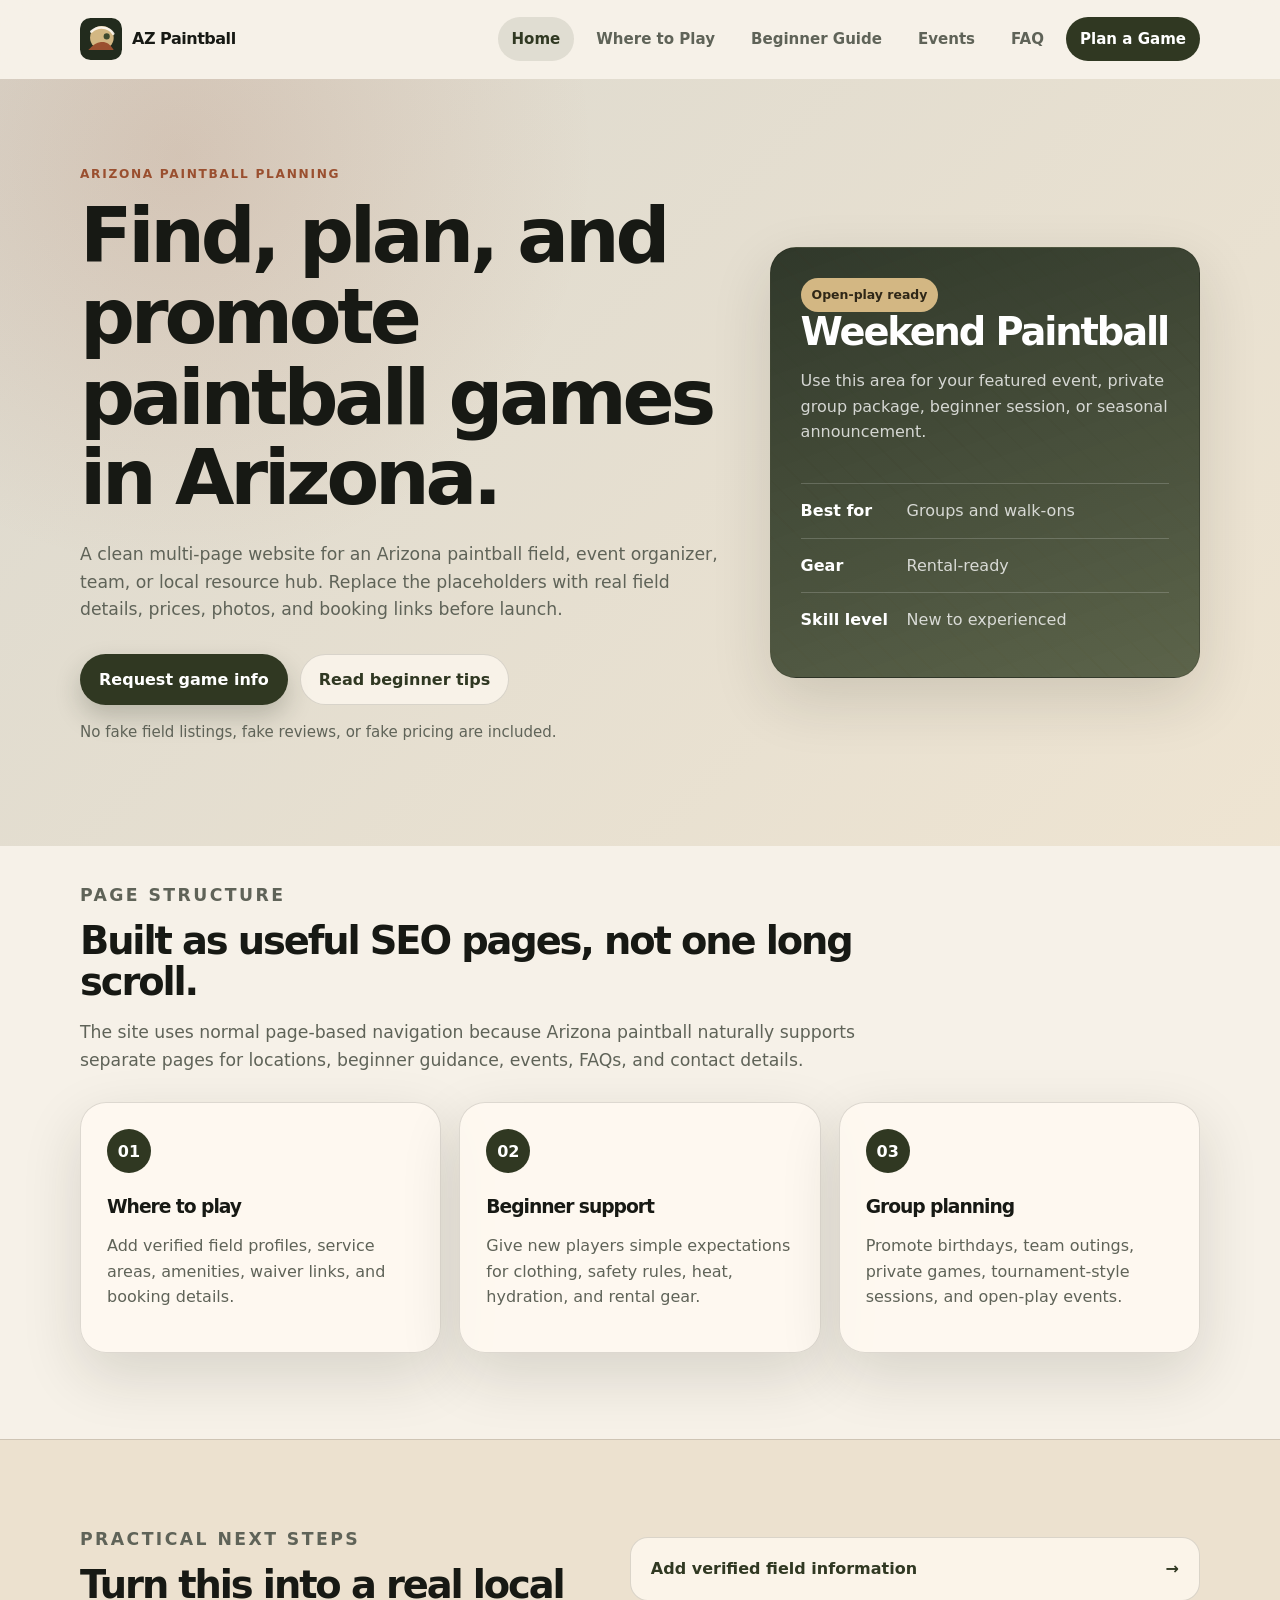
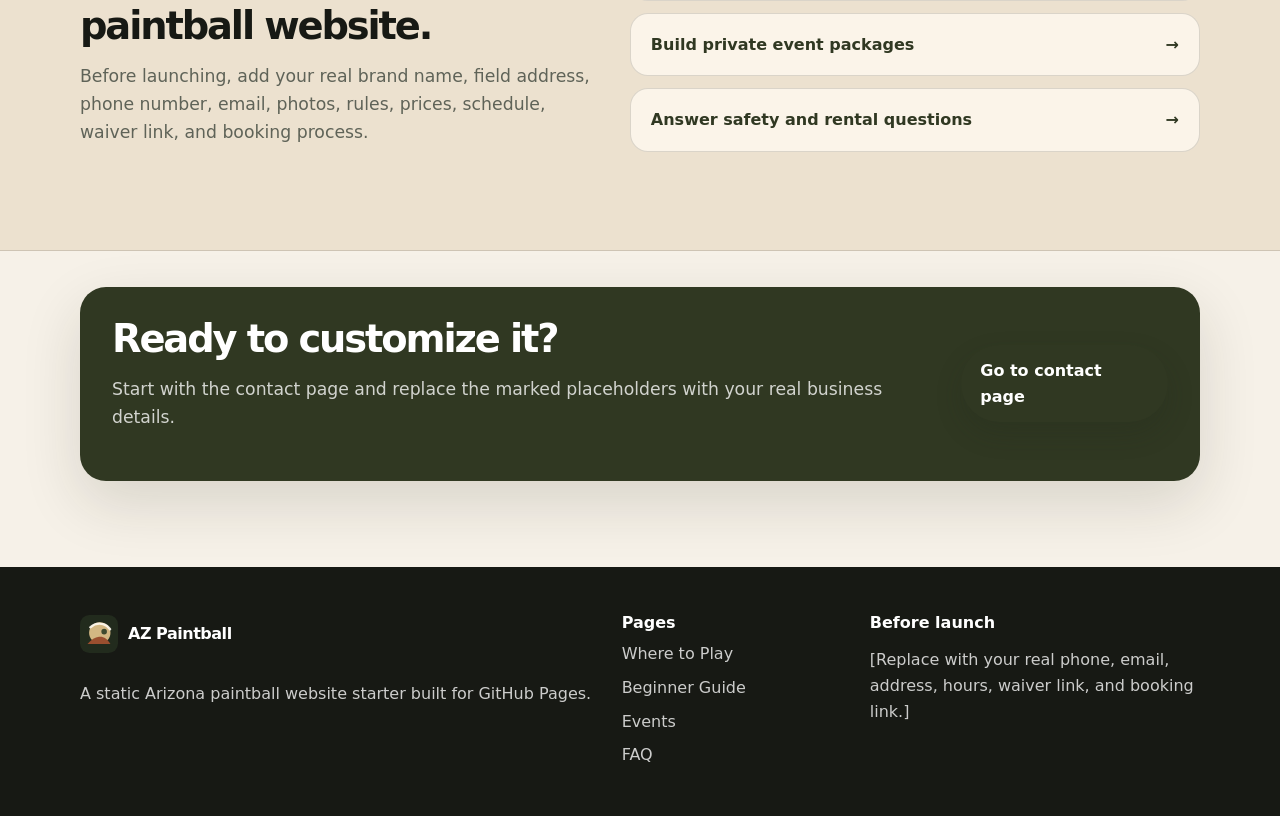
==== index.html @ 826a094c "Create AZ Paintball static website" ====
<!doctype html>
<html lang="en">
<head>
  <meta charset="utf-8">
  <meta name="viewport" content="width=device-width, initial-scale=1">
  <meta name="description" content="AZ Paintball is a GitHub Pages-ready Arizona paintball website starter for games, events, beginner tips, local field information, and contact requests.">
  <meta name="theme-color" content="#303822">
  <title>AZ Paintball | Arizona Paintball Games, Events & Beginner Info</title>
  <link rel="icon" href="assets/img/logo.svg" type="image/svg+xml">
  <link rel="stylesheet" href="assets/css/styles.css">
</head>
<body>
  <a class="skip-link" href="#content">Skip to content</a>
  <header class="site-header" data-header>
    <nav class="container nav" aria-label="Main navigation">
      <a class="brand" href="index.html" aria-label="AZ Paintball home"><img src="assets/img/logo.svg" alt="" width="42" height="42"><span>AZ Paintball</span></a>
      <button class="nav-toggle" type="button" aria-expanded="false" aria-controls="site-menu" data-nav-toggle><span class="sr-only">Menu</span><span></span><span></span><span></span></button>
      <ul id="site-menu" class="nav-links" data-nav-menu>
        <li><a aria-current="page" href="index.html">Home</a></li>
        <li><a href="fields.html">Where to Play</a></li>
        <li><a href="beginner-guide.html">Beginner Guide</a></li>
        <li><a href="events.html">Events</a></li>
        <li><a href="faq.html">FAQ</a></li>
        <li><a class="nav-cta" href="contact.html">Plan a Game</a></li>
      </ul>
    </nav>
  </header>
  <main id="content">
    <section class="hero section">
      <div class="container hero-grid">
        <div>
          <p class="eyebrow">Arizona paintball planning</p>
          <h1>Find, plan, and promote paintball games in Arizona.</h1>
          <p class="lead">A clean multi-page website for an Arizona paintball field, event organizer, team, or local resource hub. Replace the placeholders with real field details, prices, photos, and booking links before launch.</p>
          <div class="actions">
            <a class="button primary" href="contact.html">Request game info</a>
            <a class="button secondary" href="beginner-guide.html">Read beginner tips</a>
          </div>
          <p class="small">No fake field listings, fake reviews, or fake pricing are included.</p>
        </div>
        <aside class="feature-card" aria-label="Featured game summary">
          <span class="pill">Open-play ready</span>
          <h2>Weekend Paintball</h2>
          <p>Use this area for your featured event, private group package, beginner session, or seasonal announcement.</p>
          <dl class="specs">
            <div><dt>Best for</dt><dd>Groups and walk-ons</dd></div>
            <div><dt>Gear</dt><dd>Rental-ready</dd></div>
            <div><dt>Skill level</dt><dd>New to experienced</dd></div>
          </dl>
        </aside>
      </div>
    </section>
    <section class="section compact">
      <div class="container">
        <div class="section-head">
          <p class="eyebrow">Page structure</p>
          <h2>Built as useful SEO pages, not one long scroll.</h2>
          <p>The site uses normal page-based navigation because Arizona paintball naturally supports separate pages for locations, beginner guidance, events, FAQs, and contact details.</p>
        </div>
        <div class="grid three">
          <article class="card"><span class="number">01</span><h3>Where to play</h3><p>Add verified field profiles, service areas, amenities, waiver links, and booking details.</p></article>
          <article class="card"><span class="number">02</span><h3>Beginner support</h3><p>Give new players simple expectations for clothing, safety rules, heat, hydration, and rental gear.</p></article>
          <article class="card"><span class="number">03</span><h3>Group planning</h3><p>Promote birthdays, team outings, private games, tournament-style sessions, and open-play events.</p></article>
        </div>
      </div>
    </section>
    <section class="section band">
      <div class="container split">
        <div>
          <p class="eyebrow">Practical next steps</p>
          <h2>Turn this into a real local paintball website.</h2>
          <p>Before launching, add your real brand name, field address, phone number, email, photos, rules, prices, schedule, waiver link, and booking process.</p>
        </div>
        <div class="link-stack">
          <a href="fields.html">Add verified field information <span>→</span></a>
          <a href="events.html">Build private event packages <span>→</span></a>
          <a href="faq.html">Answer safety and rental questions <span>→</span></a>
        </div>
      </div>
    </section>
    <section class="section compact">
      <div class="container cta-panel">
        <div><h2>Ready to customize it?</h2><p>Start with the contact page and replace the marked placeholders with your real business details.</p></div>
        <a class="button primary" href="contact.html">Go to contact page</a>
      </div>
    </section>
  </main>
  <footer class="site-footer">
    <div class="container footer-grid">
      <div><a class="brand footer-brand" href="index.html"><img src="assets/img/logo.svg" alt="" width="38" height="38"><span>AZ Paintball</span></a><p>A static Arizona paintball website starter built for GitHub Pages.</p></div>
      <div><h2>Pages</h2><ul><li><a href="fields.html">Where to Play</a></li><li><a href="beginner-guide.html">Beginner Guide</a></li><li><a href="events.html">Events</a></li><li><a href="faq.html">FAQ</a></li></ul></div>
      <div><h2>Before launch</h2><p>[Replace with your real phone, email, address, hours, waiver link, and booking link.]</p></div>
    </div>
  </footer>
  <script src="assets/js/main.js" defer></script>
</body>
</html>
---- assets/css/styles.css ----
:root{--bg:#f6f1e8;--surface:#fffaf1;--surface-2:#ece1cf;--ink:#171914;--muted:#5f6358;--green:#303822;--green-2:#465435;--clay:#9a4f2f;--sand:#d3b783;--border:rgba(23,25,20,.14);--shadow:0 22px 60px rgba(38,34,24,.14);--radius:26px;--container:1120px;--header:78px}*{box-sizing:border-box}html{scroll-behavior:smooth}body{margin:0;background:var(--bg);color:var(--ink);font-family:Inter,ui-sans-serif,system-ui,-apple-system,BlinkMacSystemFont,"Segoe UI",sans-serif;line-height:1.6;text-rendering:optimizeLegibility}a{color:inherit;text-decoration:none}img{max-width:100%;height:auto}button,input,textarea{font:inherit}.container{width:min(calc(100% - 32px),var(--container));margin-inline:auto}.narrow{max-width:790px}.section{padding:86px 0}.compact{padding-top:36px}.skip-link{position:absolute;left:12px;top:12px;z-index:50;padding:10px 14px;background:var(--ink);color:#fff;border-radius:12px;transform:translateY(-160%)}.skip-link:focus{transform:translateY(0)}.sr-only{position:absolute;width:1px;height:1px;overflow:hidden;clip:rect(0,0,0,0);white-space:nowrap}.site-header{position:sticky;top:0;z-index:20;min-height:var(--header);background:rgba(246,241,232,.92);backdrop-filter:blur(16px);border-bottom:1px solid transparent}.site-header.is-scrolled{border-color:var(--border);box-shadow:0 12px 30px rgba(23,25,20,.08)}.nav{min-height:var(--header);display:flex;align-items:center;justify-content:space-between;gap:20px}.brand{display:inline-flex;align-items:center;gap:10px;font-weight:850;letter-spacing:-.03em;white-space:nowrap}.nav-links{display:flex;align-items:center;gap:8px;margin:0;padding:0;list-style:none}.nav-links a{display:inline-flex;align-items:center;min-height:44px;padding:10px 14px;border-radius:999px;color:var(--muted);font-size:.94rem;font-weight:760}.nav-links a:hover,.nav-links a:focus-visible,.nav-links a[aria-current=page]{background:rgba(48,56,34,.11);color:var(--green);outline:0}.nav-links .nav-cta{background:var(--green);color:#fff}.nav-links .nav-cta:hover,.nav-links .nav-cta:focus-visible{background:var(--green-2);color:#fff}.nav-toggle{display:none;width:48px;height:48px;border:1px solid var(--border);border-radius:14px;background:var(--surface);align-items:center;justify-content:center;flex-direction:column;gap:5px;cursor:pointer}.nav-toggle span:not(.sr-only){width:20px;height:2px;border-radius:999px;background:var(--ink)}.hero{overflow:hidden;background:radial-gradient(circle at 14% 10%,rgba(154,79,47,.16),transparent 32%),linear-gradient(135deg,rgba(48,56,34,.13),rgba(211,183,131,.22))}.hero-grid{display:grid;grid-template-columns:minmax(0,1.2fr) minmax(300px,.8fr);gap:44px;align-items:center}.eyebrow{margin:0 0 12px;color:var(--clay);font-size:.76rem;font-weight:850;text-transform:uppercase;letter-spacing:.14em}h1,h2,h3,p{overflow-wrap:anywhere}h1,h2,h3{margin:0;line-height:1.05;letter-spacing:-.055em}h1{font-size:clamp(2.55rem,6vw,5.45rem);max-width:860px}h2{font-size:clamp(1.55rem,3vw,2.75rem)}h3{font-size:1.17rem}.lead,.section-head p,.split p,.page-hero p,.cta-panel p{color:var(--muted);font-size:1.08rem}.lead{max-width:680px;margin:22px 0 0}.actions{display:flex;flex-wrap:wrap;gap:12px;margin-top:30px}.button{display:inline-flex;align-items:center;justify-content:center;min-height:48px;padding:12px 18px;border-radius:999px;border:1px solid transparent;font-weight:820;cursor:pointer;transition:transform .16s ease,background .16s ease}.button:hover,.button:focus-visible{transform:translateY(-1px);outline:0}.button.primary{background:var(--green);color:#fff;box-shadow:0 12px 26px rgba(34,43,29,.22)}.button.primary:hover{background:var(--green-2)}.button.secondary{border-color:var(--border);background:rgba(255,250,241,.72);color:var(--green)}.small,.note{color:var(--muted);font-size:.94rem}.feature-card,.card,.faq-list details{border:1px solid var(--border);background:rgba(255,250,241,.84);border-radius:var(--radius);box-shadow:var(--shadow)}.feature-card{min-height:420px;padding:30px;display:flex;flex-direction:column;justify-content:flex-end;background:linear-gradient(160deg,rgba(34,43,29,.93),rgba(63,74,47,.83)),repeating-linear-gradient(45deg,transparent 0 18px,rgba(211,183,131,.16) 18px 20px);color:#fff}.feature-card p,.feature-card dd{color:rgba(255,255,255,.78)}.pill{display:inline-flex;align-self:flex-start;padding:7px 11px;border-radius:999px;background:var(--sand);color:#2f2717;font-size:.78rem;font-weight:850}.pill.muted{background:rgba(48,56,34,.11);color:var(--green)}.specs{margin:22px 0 0}.specs div{display:grid;grid-template-columns:92px 1fr;gap:14px;padding:14px 0;border-top:1px solid rgba(255,255,255,.18)}.specs dt{font-weight:850}.specs dd{margin:0}.section-head{max-width:790px;margin-bottom:28px}.grid{display:grid;gap:18px}.grid.three{grid-template-columns:repeat(3,minmax(0,1fr))}.grid.two{grid-template-columns:repeat(2,minmax(0,1fr))}.card{padding:26px}.card p,.faq-list p{color:var(--muted)}.number{display:inline-grid;place-items:center;width:44px;height:44px;margin-bottom:24px;border-radius:50%;background:var(--green);color:#fff;font-weight:850}.band{background:var(--surface-2);border-block:1px solid var(--border)}.split{display:grid;grid-template-columns:minmax(0,.95fr) minmax(280px,1.05fr);gap:34px;align-items:center}.link-stack{display:grid;gap:12px}.link-stack a{display:flex;justify-content:space-between;gap:18px;padding:18px 20px;border:1px solid var(--border);border-radius:18px;background:rgba(255,250,241,.76);color:var(--green);font-weight:850}.cta-panel{display:flex;align-items:center;justify-content:space-between;gap:24px;padding:32px;border-radius:var(--radius);background:var(--green);color:#fff;box-shadow:var(--shadow)}.cta-panel p{color:rgba(255,255,255,.78)}.cta-panel.light{background:var(--surface);color:var(--ink);border:1px solid var(--border)}.cta-panel.light p{color:var(--muted)}.page-hero{background:linear-gradient(135deg,rgba(48,56,34,.12),rgba(154,79,47,.08));border-bottom:1px solid var(--border)}.checks,.check-panel{margin:18px 0 0;padding:0;list-style:none;display:grid;gap:10px}.checks li,.check-panel li{position:relative;padding-left:28px;color:var(--muted)}.checks li:before,.check-panel li:before{content:"";position:absolute;left:0;top:.52em;width:10px;height:10px;border-radius:50%;background:var(--clay)}.location.dark{background:var(--green);color:#fff}.location.dark p{color:rgba(255,255,255,.78)}.check-panel{padding:24px;border:1px solid var(--border);border-radius:var(--radius);background:rgba(255,250,241,.76)}.guide-grid{display:grid;grid-template-columns:repeat(2,minmax(0,1fr));gap:18px}.text-link{display:inline-flex;margin-top:8px;color:var(--clay);font-weight:850}.timeline{display:grid;grid-template-columns:minmax(0,.85fr) minmax(280px,1.15fr);gap:34px}.steps{margin:0;padding:0;list-style:none;display:grid;gap:16px}.steps li{display:grid;grid-template-columns:46px 1fr;gap:16px;padding:20px;border-radius:18px;background:rgba(255,250,241,.78);border:1px solid var(--border)}.steps span{display:grid;place-items:center;width:42px;height:42px;border-radius:50%;background:var(--green);color:#fff;font-weight:850}.steps p{margin:8px 0 0;color:var(--muted)}.faq-list{display:grid;gap:14px}.faq-list details{padding:22px 24px}.faq-list summary{cursor:pointer;font-size:1.08rem;font-weight:850}.contact-grid{display:grid;grid-template-columns:minmax(260px,.82fr) minmax(0,1.18fr);gap:20px;align-items:start}.form-card{display:grid;gap:12px}.form-card label{font-weight:850}.form-card input,.form-card textarea{width:100%;border:1px solid var(--border);border-radius:12px;background:#fffdf8;padding:13px 14px;color:var(--ink)}.form-card input:focus,.form-card textarea:focus{outline:3px solid rgba(154,79,47,.22);border-color:var(--clay)}.form-alert{padding:12px 14px;border-radius:12px;background:rgba(211,183,131,.24);color:var(--green);font-weight:780}.site-footer{padding:48px 0;background:var(--ink);color:rgba(255,255,255,.78)}.footer-grid{display:grid;grid-template-columns:1.4fr .6fr .9fr;gap:28px}.footer-brand{color:#fff;margin-bottom:12px}.site-footer h2{color:#fff;font-size:1rem;letter-spacing:0;margin-bottom:10px}.site-footer ul{margin:0;padding:0;list-style:none;display:grid;gap:8px}.site-footer a:hover,.site-footer a:focus-visible{color:#fff}.footer-simple{display:flex;align-items:center;justify-content:space-between;gap:16px}@media (max-width:900px){.nav-toggle{display:inline-flex}.nav-links{position:absolute;top:calc(var(--header) - 1px);left:16px;right:16px;display:none;flex-direction:column;align-items:stretch;padding:14px;border:1px solid var(--border);border-radius:20px;background:var(--surface);box-shadow:var(--shadow)}.nav-links.is-open{display:flex}.nav-links a{justify-content:center;border-radius:14px}.hero-grid,.split,.timeline,.contact-grid,.footer-grid{grid-template-columns:1fr}.grid.three,.grid.two,.guide-grid{grid-template-columns:1fr}.section{padding:68px 0}.compact{padding-top:30px}}@media (max-width:560px){.container{width:min(calc(100% - 24px),var(--container))}.feature-card{min-height:320px}.cta-panel,.footer-simple{align-items:stretch;flex-direction:column}.button{width:100%}.specs div,.steps li{grid-template-columns:1fr}}@media (prefers-reduced-motion:reduce){*,*:before,*:after{scroll-behavior:auto!important;transition-duration:.01ms!important;animation-duration:.01ms!important;animation-iteration-count:1!important}}
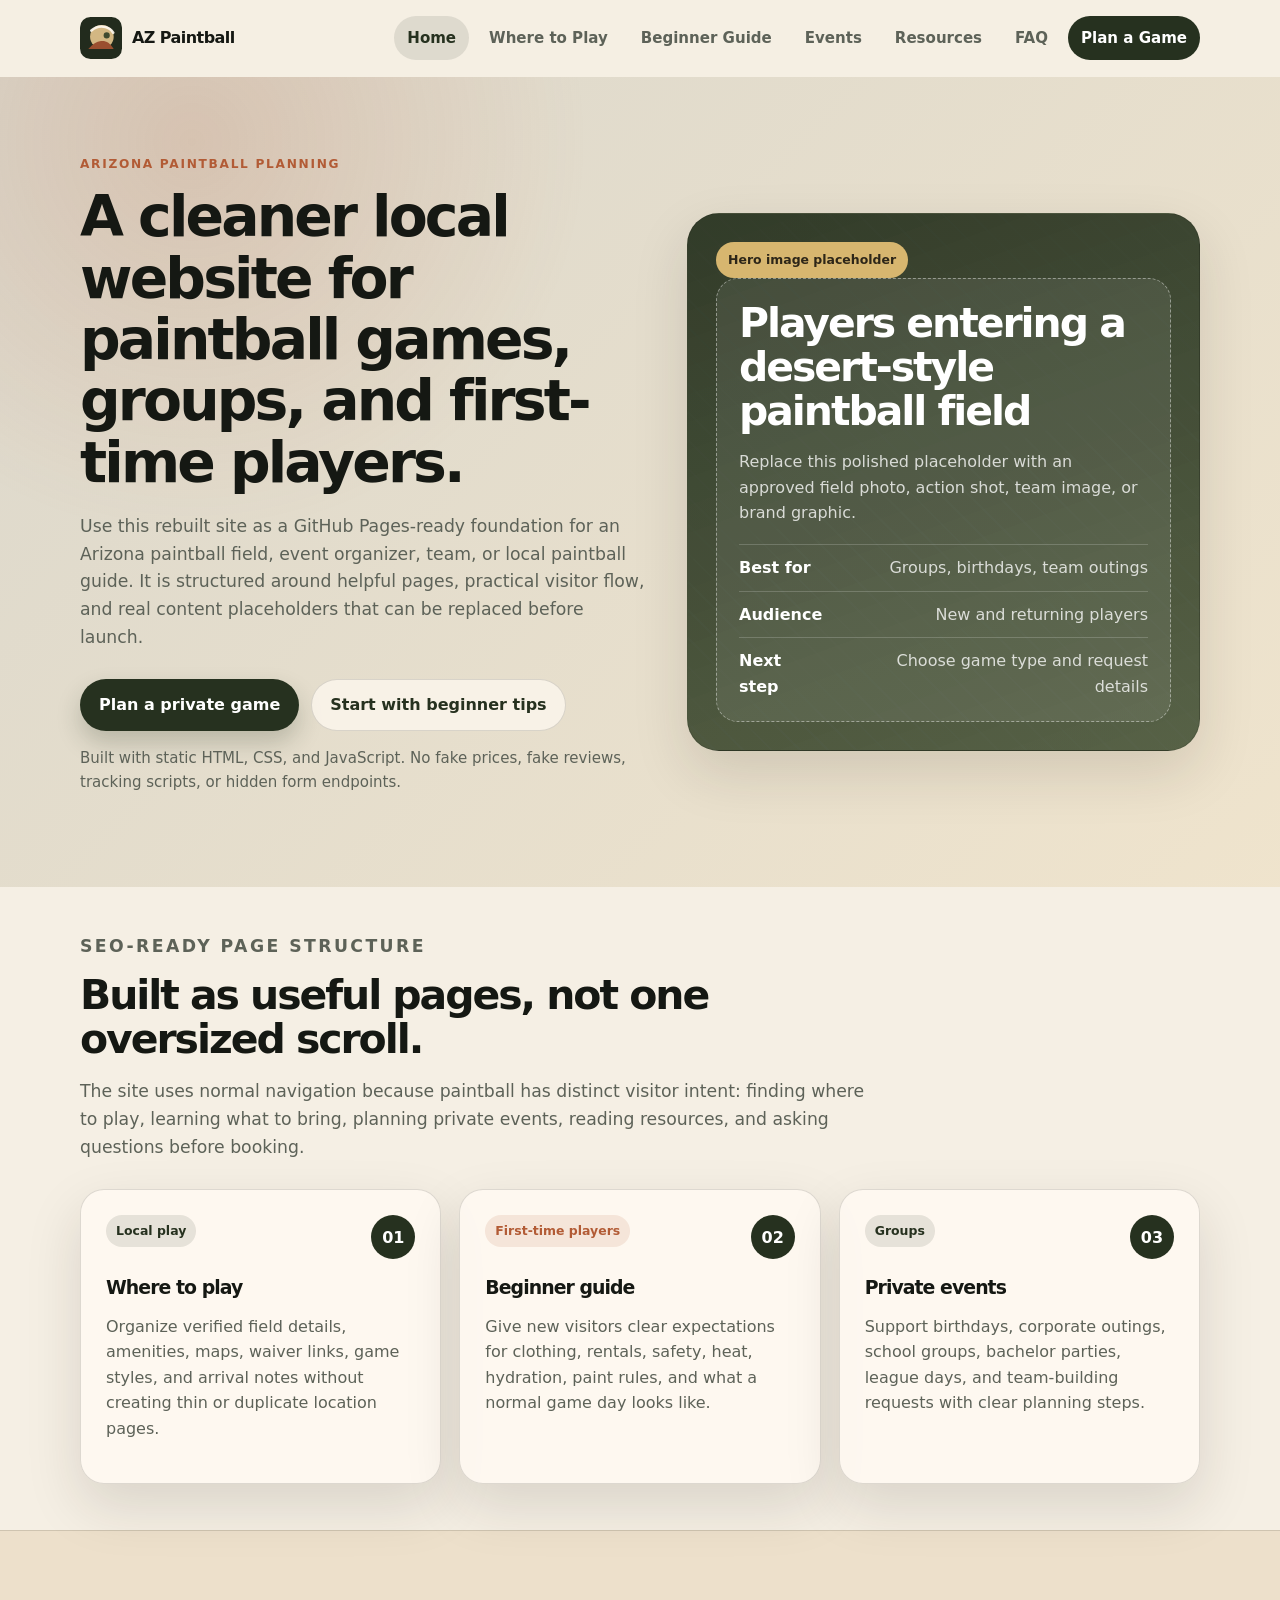
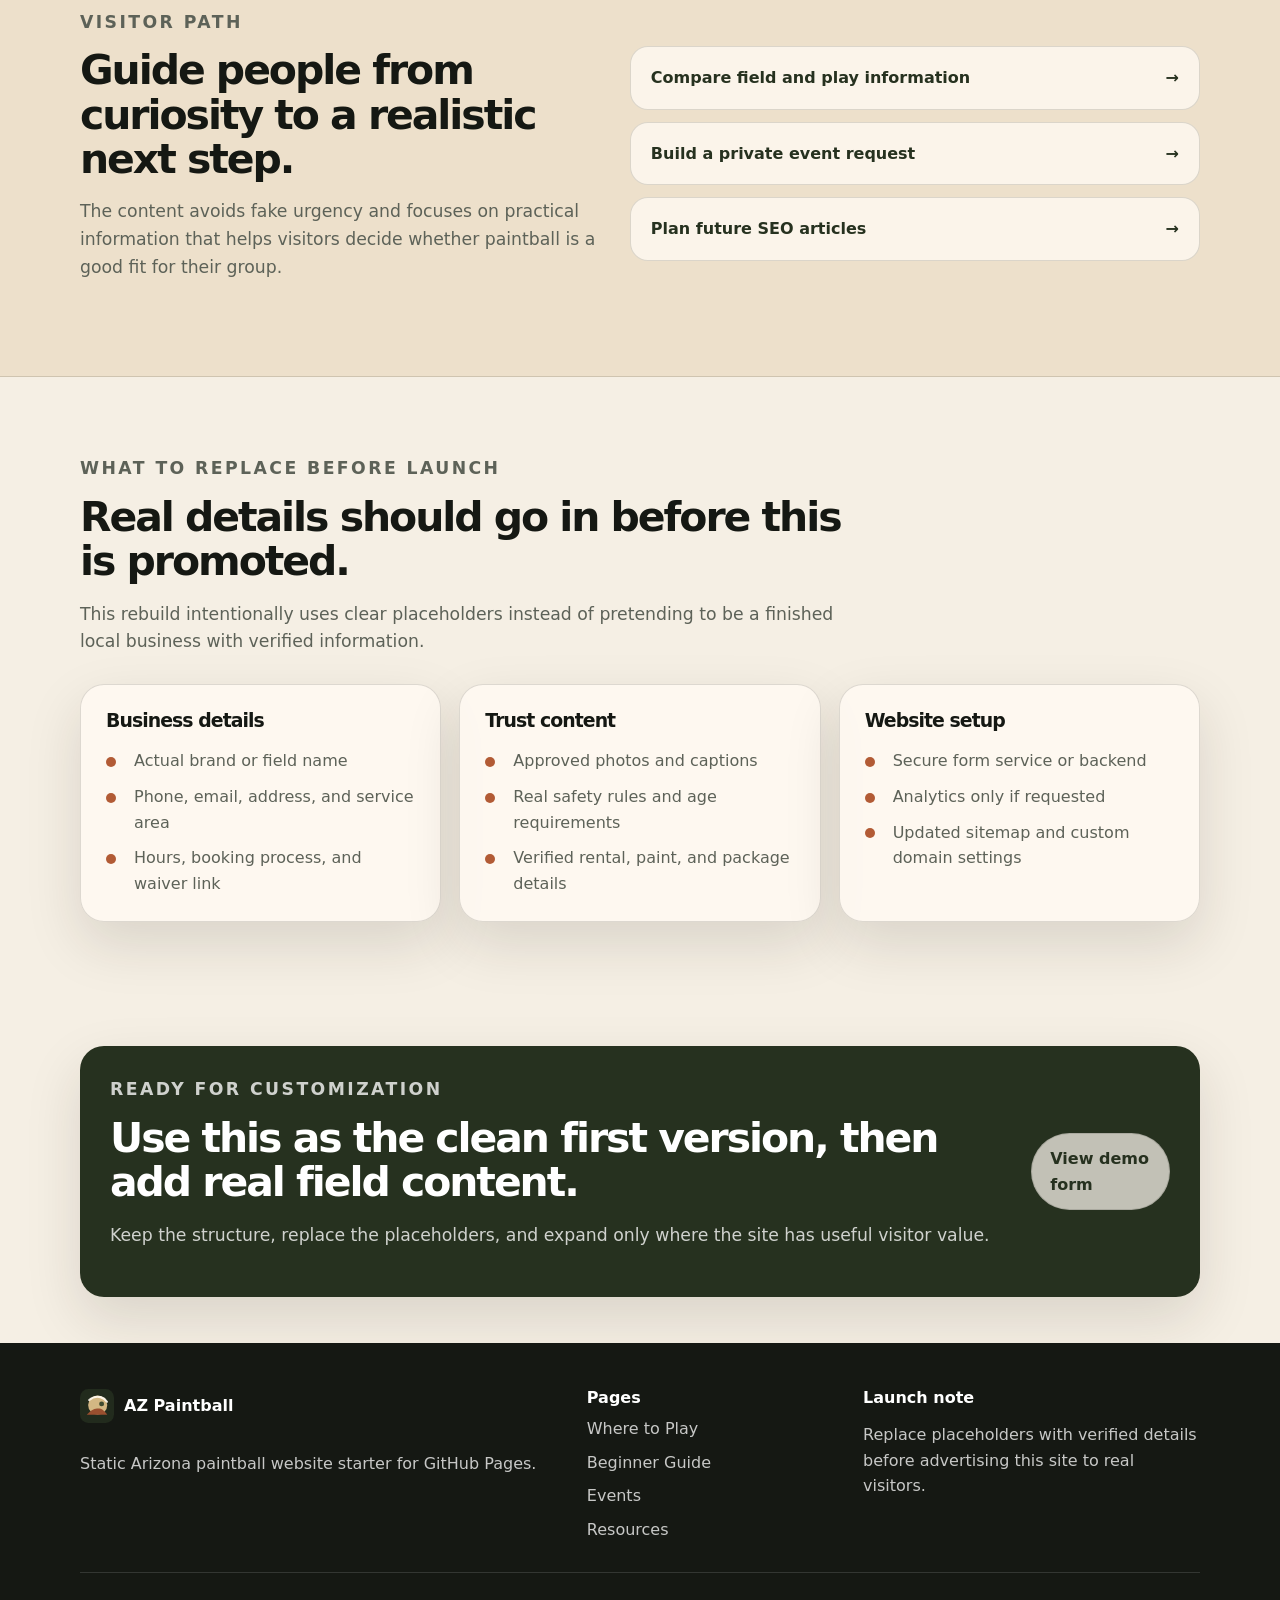
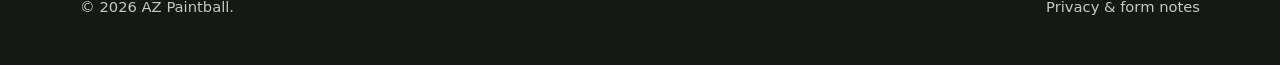
==== commit 913bdce8: "Rebuild AZ Paintball homepage" ====
--- a/index.html
+++ b/index.html
@@ -3,9 +3,9 @@
 <head>
   <meta charset="utf-8">
   <meta name="viewport" content="width=device-width, initial-scale=1">
-  <meta name="description" content="AZ Paintball is a GitHub Pages-ready Arizona paintball website starter for games, events, beginner tips, local field information, and contact requests.">
-  <meta name="theme-color" content="#303822">
-  <title>AZ Paintball | Arizona Paintball Games, Events & Beginner Info</title>
+  <meta name="description" content="AZ Paintball is a polished Arizona paintball website starter for local games, field information, private events, beginner education, and SEO-ready resources.">
+  <meta name="theme-color" content="#26311f">
+  <title>AZ Paintball | Arizona Paintball Games, Events & Beginner Guide</title>
   <link rel="icon" href="assets/img/logo.svg" type="image/svg+xml">
   <link rel="stylesheet" href="assets/css/styles.css">
 </head>
@@ -20,6 +20,7 @@
         <li><a href="fields.html">Where to Play</a></li>
         <li><a href="beginner-guide.html">Beginner Guide</a></li>
         <li><a href="events.html">Events</a></li>
+        <li><a href="resources.html">Resources</a></li>
         <li><a href="faq.html">FAQ</a></li>
         <li><a class="nav-cta" href="contact.html">Plan a Game</a></li>
       </ul>
@@ -30,67 +31,92 @@
       <div class="container hero-grid">
         <div>
           <p class="eyebrow">Arizona paintball planning</p>
-          <h1>Find, plan, and promote paintball games in Arizona.</h1>
-          <p class="lead">A clean multi-page website for an Arizona paintball field, event organizer, team, or local resource hub. Replace the placeholders with real field details, prices, photos, and booking links before launch.</p>
+          <h1>A cleaner local website for paintball games, groups, and first-time players.</h1>
+          <p class="lead">Use this rebuilt site as a GitHub Pages-ready foundation for an Arizona paintball field, event organizer, team, or local paintball guide. It is structured around helpful pages, practical visitor flow, and real content placeholders that can be replaced before launch.</p>
           <div class="actions">
-            <a class="button primary" href="contact.html">Request game info</a>
-            <a class="button secondary" href="beginner-guide.html">Read beginner tips</a>
+            <a class="button primary" href="contact.html">Plan a private game</a>
+            <a class="button secondary" href="beginner-guide.html">Start with beginner tips</a>
           </div>
-          <p class="small">No fake field listings, fake reviews, or fake pricing are included.</p>
+          <p class="small">Built with static HTML, CSS, and JavaScript. No fake prices, fake reviews, tracking scripts, or hidden form endpoints.</p>
         </div>
-        <aside class="feature-card" aria-label="Featured game summary">
-          <span class="pill">Open-play ready</span>
-          <h2>Weekend Paintball</h2>
-          <p>Use this area for your featured event, private group package, beginner session, or seasonal announcement.</p>
-          <dl class="specs">
-            <div><dt>Best for</dt><dd>Groups and walk-ons</dd></div>
-            <div><dt>Gear</dt><dd>Rental-ready</dd></div>
-            <div><dt>Skill level</dt><dd>New to experienced</dd></div>
-          </dl>
+        <aside class="media-card" aria-label="Hero image placeholder">
+          <span class="placeholder-label">Hero image placeholder</span>
+          <div class="photo-frame">
+            <h2>Players entering a desert-style paintball field</h2>
+            <p>Replace this polished placeholder with an approved field photo, action shot, team image, or brand graphic.</p>
+            <dl class="spec-list">
+              <div><dt>Best for</dt><dd>Groups, birthdays, team outings</dd></div>
+              <div><dt>Audience</dt><dd>New and returning players</dd></div>
+              <div><dt>Next step</dt><dd>Choose game type and request details</dd></div>
+            </dl>
+          </div>
         </aside>
       </div>
     </section>
-    <section class="section compact">
+
+    <section class="section-tight">
       <div class="container">
         <div class="section-head">
-          <p class="eyebrow">Page structure</p>
-          <h2>Built as useful SEO pages, not one long scroll.</h2>
-          <p>The site uses normal page-based navigation because Arizona paintball naturally supports separate pages for locations, beginner guidance, events, FAQs, and contact details.</p>
+          <p class="eyebrow">SEO-ready page structure</p>
+          <h2>Built as useful pages, not one oversized scroll.</h2>
+          <p>The site uses normal navigation because paintball has distinct visitor intent: finding where to play, learning what to bring, planning private events, reading resources, and asking questions before booking.</p>
         </div>
         <div class="grid three">
-          <article class="card"><span class="number">01</span><h3>Where to play</h3><p>Add verified field profiles, service areas, amenities, waiver links, and booking details.</p></article>
-          <article class="card"><span class="number">02</span><h3>Beginner support</h3><p>Give new players simple expectations for clothing, safety rules, heat, hydration, and rental gear.</p></article>
-          <article class="card"><span class="number">03</span><h3>Group planning</h3><p>Promote birthdays, team outings, private games, tournament-style sessions, and open-play events.</p></article>
+          <article class="card"><div class="card-top"><span class="badge green">Local play</span><span class="icon-circle">01</span></div><h3>Where to play</h3><p>Organize verified field details, amenities, maps, waiver links, game styles, and arrival notes without creating thin or duplicate location pages.</p></article>
+          <article class="card"><div class="card-top"><span class="badge">First-time players</span><span class="icon-circle">02</span></div><h3>Beginner guide</h3><p>Give new visitors clear expectations for clothing, rentals, safety, heat, hydration, paint rules, and what a normal game day looks like.</p></article>
+          <article class="card"><div class="card-top"><span class="badge green">Groups</span><span class="icon-circle">03</span></div><h3>Private events</h3><p>Support birthdays, corporate outings, school groups, bachelor parties, league days, and team-building requests with clear planning steps.</p></article>
         </div>
       </div>
     </section>
-    <section class="section band">
+
+    <section class="section section-muted">
       <div class="container split">
         <div>
-          <p class="eyebrow">Practical next steps</p>
-          <h2>Turn this into a real local paintball website.</h2>
-          <p>Before launching, add your real brand name, field address, phone number, email, photos, rules, prices, schedule, waiver link, and booking process.</p>
+          <p class="eyebrow">Visitor path</p>
+          <h2>Guide people from curiosity to a realistic next step.</h2>
+          <p>The content avoids fake urgency and focuses on practical information that helps visitors decide whether paintball is a good fit for their group.</p>
         </div>
-        <div class="link-stack">
-          <a href="fields.html">Add verified field information <span>→</span></a>
-          <a href="events.html">Build private event packages <span>→</span></a>
-          <a href="faq.html">Answer safety and rental questions <span>→</span></a>
+        <div class="link-stack" aria-label="Recommended next pages">
+          <a href="fields.html">Compare field and play information <span>→</span></a>
+          <a href="events.html">Build a private event request <span>→</span></a>
+          <a href="resources.html">Plan future SEO articles <span>→</span></a>
         </div>
       </div>
     </section>
-    <section class="section compact">
+
+    <section class="section">
+      <div class="container">
+        <div class="section-head">
+          <p class="eyebrow">What to replace before launch</p>
+          <h2>Real details should go in before this is promoted.</h2>
+          <p>This rebuild intentionally uses clear placeholders instead of pretending to be a finished local business with verified information.</p>
+        </div>
+        <div class="grid three">
+          <article class="card"><h3>Business details</h3><ul class="checks"><li>Actual brand or field name</li><li>Phone, email, address, and service area</li><li>Hours, booking process, and waiver link</li></ul></article>
+          <article class="card"><h3>Trust content</h3><ul class="checks"><li>Approved photos and captions</li><li>Real safety rules and age requirements</li><li>Verified rental, paint, and package details</li></ul></article>
+          <article class="card"><h3>Website setup</h3><ul class="checks"><li>Secure form service or backend</li><li>Analytics only if requested</li><li>Updated sitemap and custom domain settings</li></ul></article>
+        </div>
+      </div>
+    </section>
+
+    <section class="section-tight">
       <div class="container cta-panel">
-        <div><h2>Ready to customize it?</h2><p>Start with the contact page and replace the marked placeholders with your real business details.</p></div>
-        <a class="button primary" href="contact.html">Go to contact page</a>
+        <div>
+          <p class="eyebrow">Ready for customization</p>
+          <h2>Use this as the clean first version, then add real field content.</h2>
+          <p>Keep the structure, replace the placeholders, and expand only where the site has useful visitor value.</p>
+        </div>
+        <a class="button secondary" href="contact.html">View demo form</a>
       </div>
     </section>
   </main>
   <footer class="site-footer">
     <div class="container footer-grid">
-      <div><a class="brand footer-brand" href="index.html"><img src="assets/img/logo.svg" alt="" width="38" height="38"><span>AZ Paintball</span></a><p>A static Arizona paintball website starter built for GitHub Pages.</p></div>
-      <div><h2>Pages</h2><ul><li><a href="fields.html">Where to Play</a></li><li><a href="beginner-guide.html">Beginner Guide</a></li><li><a href="events.html">Events</a></li><li><a href="faq.html">FAQ</a></li></ul></div>
-      <div><h2>Before launch</h2><p>[Replace with your real phone, email, address, hours, waiver link, and booking link.]</p></div>
+      <div><a class="footer-brand" href="index.html"><img src="assets/img/logo.svg" alt="" width="34" height="34">AZ Paintball</a><p>Static Arizona paintball website starter for GitHub Pages.</p></div>
+      <div><h2>Pages</h2><ul><li><a href="fields.html">Where to Play</a></li><li><a href="beginner-guide.html">Beginner Guide</a></li><li><a href="events.html">Events</a></li><li><a href="resources.html">Resources</a></li></ul></div>
+      <div><h2>Launch note</h2><p>Replace placeholders with verified details before advertising this site to real visitors.</p></div>
     </div>
+    <div class="container footer-bottom"><span>© <span data-year></span> AZ Paintball.</span><a href="privacy.html">Privacy & form notes</a></div>
   </footer>
   <script src="assets/js/main.js" defer></script>
 </body>
--- a/assets/css/styles.css
+++ b/assets/css/styles.css
@@ -1 +1,42 @@
-:root{--bg:#f6f1e8;--surface:#fffaf1;--surface-2:#ece1cf;--ink:#171914;--muted:#5f6358;--green:#303822;--green-2:#465435;--clay:#9a4f2f;--sand:#d3b783;--border:rgba(23,25,20,.14);--shadow:0 22px 60px rgba(38,34,24,.14);--radius:26px;--container:1120px;--header:78px}*{box-sizing:border-box}html{scroll-behavior:smooth}body{margin:0;background:var(--bg);color:var(--ink);font-family:Inter,ui-sans-serif,system-ui,-apple-system,BlinkMacSystemFont,"Segoe UI",sans-serif;line-height:1.6;text-rendering:optimizeLegibility}a{color:inherit;text-decoration:none}img{max-width:100%;height:auto}button,input,textarea{font:inherit}.container{width:min(calc(100% - 32px),var(--container));margin-inline:auto}.narrow{max-width:790px}.section{padding:86px 0}.compact{padding-top:36px}.skip-link{position:absolute;left:12px;top:12px;z-index:50;padding:10px 14px;background:var(--ink);color:#fff;border-radius:12px;transform:translateY(-160%)}.skip-link:focus{transform:translateY(0)}.sr-only{position:absolute;width:1px;height:1px;overflow:hidden;clip:rect(0,0,0,0);white-space:nowrap}.site-header{position:sticky;top:0;z-index:20;min-height:var(--header);background:rgba(246,241,232,.92);backdrop-filter:blur(16px);border-bottom:1px solid transparent}.site-header.is-scrolled{border-color:var(--border);box-shadow:0 12px 30px rgba(23,25,20,.08)}.nav{min-height:var(--header);display:flex;align-items:center;justify-content:space-between;gap:20px}.brand{display:inline-flex;align-items:center;gap:10px;font-weight:850;letter-spacing:-.03em;white-space:nowrap}.nav-links{display:flex;align-items:center;gap:8px;margin:0;padding:0;list-style:none}.nav-links a{display:inline-flex;align-items:center;min-height:44px;padding:10px 14px;border-radius:999px;color:var(--muted);font-size:.94rem;font-weight:760}.nav-links a:hover,.nav-links a:focus-visible,.nav-links a[aria-current=page]{background:rgba(48,56,34,.11);color:var(--green);outline:0}.nav-links .nav-cta{background:var(--green);color:#fff}.nav-links .nav-cta:hover,.nav-links .nav-cta:focus-visible{background:var(--green-2);color:#fff}.nav-toggle{display:none;width:48px;height:48px;border:1px solid var(--border);border-radius:14px;background:var(--surface);align-items:center;justify-content:center;flex-direction:column;gap:5px;cursor:pointer}.nav-toggle span:not(.sr-only){width:20px;height:2px;border-radius:999px;background:var(--ink)}.hero{overflow:hidden;background:radial-gradient(circle at 14% 10%,rgba(154,79,47,.16),transparent 32%),linear-gradient(135deg,rgba(48,56,34,.13),rgba(211,183,131,.22))}.hero-grid{display:grid;grid-template-columns:minmax(0,1.2fr) minmax(300px,.8fr);gap:44px;align-items:center}.eyebrow{margin:0 0 12px;color:var(--clay);font-size:.76rem;font-weight:850;text-transform:uppercase;letter-spacing:.14em}h1,h2,h3,p{overflow-wrap:anywhere}h1,h2,h3{margin:0;line-height:1.05;letter-spacing:-.055em}h1{font-size:clamp(2.55rem,6vw,5.45rem);max-width:860px}h2{font-size:clamp(1.55rem,3vw,2.75rem)}h3{font-size:1.17rem}.lead,.section-head p,.split p,.page-hero p,.cta-panel p{color:var(--muted);font-size:1.08rem}.lead{max-width:680px;margin:22px 0 0}.actions{display:flex;flex-wrap:wrap;gap:12px;margin-top:30px}.button{display:inline-flex;align-items:center;justify-content:center;min-height:48px;padding:12px 18px;border-radius:999px;border:1px solid transparent;font-weight:820;cursor:pointer;transition:transform .16s ease,background .16s ease}.button:hover,.button:focus-visible{transform:translateY(-1px);outline:0}.button.primary{background:var(--green);color:#fff;box-shadow:0 12px 26px rgba(34,43,29,.22)}.button.primary:hover{background:var(--green-2)}.button.secondary{border-color:var(--border);background:rgba(255,250,241,.72);color:var(--green)}.small,.note{color:var(--muted);font-size:.94rem}.feature-card,.card,.faq-list details{border:1px solid var(--border);background:rgba(255,250,241,.84);border-radius:var(--radius);box-shadow:var(--shadow)}.feature-card{min-height:420px;padding:30px;display:flex;flex-direction:column;justify-content:flex-end;background:linear-gradient(160deg,rgba(34,43,29,.93),rgba(63,74,47,.83)),repeating-linear-gradient(45deg,transparent 0 18px,rgba(211,183,131,.16) 18px 20px);color:#fff}.feature-card p,.feature-card dd{color:rgba(255,255,255,.78)}.pill{display:inline-flex;align-self:flex-start;padding:7px 11px;border-radius:999px;background:var(--sand);color:#2f2717;font-size:.78rem;font-weight:850}.pill.muted{background:rgba(48,56,34,.11);color:var(--green)}.specs{margin:22px 0 0}.specs div{display:grid;grid-template-columns:92px 1fr;gap:14px;padding:14px 0;border-top:1px solid rgba(255,255,255,.18)}.specs dt{font-weight:850}.specs dd{margin:0}.section-head{max-width:790px;margin-bottom:28px}.grid{display:grid;gap:18px}.grid.three{grid-template-columns:repeat(3,minmax(0,1fr))}.grid.two{grid-template-columns:repeat(2,minmax(0,1fr))}.card{padding:26px}.card p,.faq-list p{color:var(--muted)}.number{display:inline-grid;place-items:center;width:44px;height:44px;margin-bottom:24px;border-radius:50%;background:var(--green);color:#fff;font-weight:850}.band{background:var(--surface-2);border-block:1px solid var(--border)}.split{display:grid;grid-template-columns:minmax(0,.95fr) minmax(280px,1.05fr);gap:34px;align-items:center}.link-stack{display:grid;gap:12px}.link-stack a{display:flex;justify-content:space-between;gap:18px;padding:18px 20px;border:1px solid var(--border);border-radius:18px;background:rgba(255,250,241,.76);color:var(--green);font-weight:850}.cta-panel{display:flex;align-items:center;justify-content:space-between;gap:24px;padding:32px;border-radius:var(--radius);background:var(--green);color:#fff;box-shadow:var(--shadow)}.cta-panel p{color:rgba(255,255,255,.78)}.cta-panel.light{background:var(--surface);color:var(--ink);border:1px solid var(--border)}.cta-panel.light p{color:var(--muted)}.page-hero{background:linear-gradient(135deg,rgba(48,56,34,.12),rgba(154,79,47,.08));border-bottom:1px solid var(--border)}.checks,.check-panel{margin:18px 0 0;padding:0;list-style:none;display:grid;gap:10px}.checks li,.check-panel li{position:relative;padding-left:28px;color:var(--muted)}.checks li:before,.check-panel li:before{content:"";position:absolute;left:0;top:.52em;width:10px;height:10px;border-radius:50%;background:var(--clay)}.location.dark{background:var(--green);color:#fff}.location.dark p{color:rgba(255,255,255,.78)}.check-panel{padding:24px;border:1px solid var(--border);border-radius:var(--radius);background:rgba(255,250,241,.76)}.guide-grid{display:grid;grid-template-columns:repeat(2,minmax(0,1fr));gap:18px}.text-link{display:inline-flex;margin-top:8px;color:var(--clay);font-weight:850}.timeline{display:grid;grid-template-columns:minmax(0,.85fr) minmax(280px,1.15fr);gap:34px}.steps{margin:0;padding:0;list-style:none;display:grid;gap:16px}.steps li{display:grid;grid-template-columns:46px 1fr;gap:16px;padding:20px;border-radius:18px;background:rgba(255,250,241,.78);border:1px solid var(--border)}.steps span{display:grid;place-items:center;width:42px;height:42px;border-radius:50%;background:var(--green);color:#fff;font-weight:850}.steps p{margin:8px 0 0;color:var(--muted)}.faq-list{display:grid;gap:14px}.faq-list details{padding:22px 24px}.faq-list summary{cursor:pointer;font-size:1.08rem;font-weight:850}.contact-grid{display:grid;grid-template-columns:minmax(260px,.82fr) minmax(0,1.18fr);gap:20px;align-items:start}.form-card{display:grid;gap:12px}.form-card label{font-weight:850}.form-card input,.form-card textarea{width:100%;border:1px solid var(--border);border-radius:12px;background:#fffdf8;padding:13px 14px;color:var(--ink)}.form-card input:focus,.form-card textarea:focus{outline:3px solid rgba(154,79,47,.22);border-color:var(--clay)}.form-alert{padding:12px 14px;border-radius:12px;background:rgba(211,183,131,.24);color:var(--green);font-weight:780}.site-footer{padding:48px 0;background:var(--ink);color:rgba(255,255,255,.78)}.footer-grid{display:grid;grid-template-columns:1.4fr .6fr .9fr;gap:28px}.footer-brand{color:#fff;margin-bottom:12px}.site-footer h2{color:#fff;font-size:1rem;letter-spacing:0;margin-bottom:10px}.site-footer ul{margin:0;padding:0;list-style:none;display:grid;gap:8px}.site-footer a:hover,.site-footer a:focus-visible{color:#fff}.footer-simple{display:flex;align-items:center;justify-content:space-between;gap:16px}@media (max-width:900px){.nav-toggle{display:inline-flex}.nav-links{position:absolute;top:calc(var(--header) - 1px);left:16px;right:16px;display:none;flex-direction:column;align-items:stretch;padding:14px;border:1px solid var(--border);border-radius:20px;background:var(--surface);box-shadow:var(--shadow)}.nav-links.is-open{display:flex}.nav-links a{justify-content:center;border-radius:14px}.hero-grid,.split,.timeline,.contact-grid,.footer-grid{grid-template-columns:1fr}.grid.three,.grid.two,.guide-grid{grid-template-columns:1fr}.section{padding:68px 0}.compact{padding-top:30px}}@media (max-width:560px){.container{width:min(calc(100% - 24px),var(--container))}.feature-card{min-height:320px}.cta-panel,.footer-simple{align-items:stretch;flex-direction:column}.button{width:100%}.specs div,.steps li{grid-template-columns:1fr}}@media (prefers-reduced-motion:reduce){*,*:before,*:after{scroll-behavior:auto!important;transition-duration:.01ms!important;animation-duration:.01ms!important;animation-iteration-count:1!important}}
+/* AZ Paintball rebuilt static site styles */
+:root{
+  --bg:#f5efe4;
+  --surface:#fffaf2;
+  --surface-2:#ede0cb;
+  --ink:#151813;
+  --muted:#5d6258;
+  --green:#26311f;
+  --green-2:#3b4a2f;
+  --orange:#b25b35;
+  --gold:#d7b66f;
+  --border:rgba(21,24,19,.14);
+  --shadow:0 22px 55px rgba(35,31,23,.13);
+  --radius:24px;
+  --container:1120px;
+  --header:76px;
+}
+*{box-sizing:border-box}
+html{scroll-behavior:smooth}
+body{margin:0;background:var(--bg);color:var(--ink);font-family:Inter,ui-sans-serif,system-ui,-apple-system,BlinkMacSystemFont,"Segoe UI",Arial,sans-serif;line-height:1.6;text-rendering:optimizeLegibility}
+a{color:inherit;text-decoration:none}
+img,svg{max-width:100%;height:auto}
+button,input,select,textarea{font:inherit}
+.container{width:min(calc(100% - 32px),var(--container));margin-inline:auto}
+.narrow{max-width:820px}
+.section{padding:78px 0}.section-tight{padding:46px 0}.section-muted{background:var(--surface-2);border-block:1px solid var(--border)}
+.skip-link{position:absolute;left:12px;top:12px;z-index:50;padding:10px 14px;border-radius:12px;background:var(--ink);color:#fff;transform:translateY(-160%)}.skip-link:focus{transform:translateY(0)}
+.sr-only{position:absolute;width:1px;height:1px;overflow:hidden;clip:rect(0,0,0,0);white-space:nowrap}
+.site-header{position:sticky;top:0;z-index:30;min-height:var(--header);background:rgba(245,239,228,.93);backdrop-filter:blur(18px);border-bottom:1px solid transparent}.site-header.is-scrolled{border-color:var(--border);box-shadow:0 12px 34px rgba(21,24,19,.08)}
+.nav{min-height:var(--header);display:flex;align-items:center;justify-content:space-between;gap:20px}.brand{display:inline-flex;align-items:center;gap:10px;font-weight:900;letter-spacing:-.035em}.brand img{width:42px;height:42px}.nav-links{display:flex;align-items:center;gap:7px;margin:0;padding:0;list-style:none}.nav-links a{display:inline-flex;align-items:center;min-height:44px;padding:9px 13px;border-radius:999px;color:var(--muted);font-weight:760;font-size:.94rem}.nav-links a:hover,.nav-links a:focus-visible,.nav-links a[aria-current=page]{background:rgba(38,49,31,.11);color:var(--green);outline:0}.nav-links .nav-cta{background:var(--green);color:#fff}.nav-links .nav-cta:hover,.nav-links .nav-cta:focus-visible{background:var(--green-2);color:#fff}
+.nav-toggle{display:none;width:48px;height:48px;border:1px solid var(--border);border-radius:14px;background:var(--surface);align-items:center;justify-content:center;flex-direction:column;gap:5px;cursor:pointer}.nav-toggle span:not(.sr-only){width:20px;height:2px;border-radius:999px;background:var(--ink)}
+h1,h2,h3,p{overflow-wrap:anywhere}h1,h2,h3{margin:0;line-height:1.08;letter-spacing:-.05em}h1{font-size:clamp(2.35rem,4.6vw,3.55rem);max-width:850px}h2{font-size:clamp(1.65rem,3.2vw,2.65rem)}h3{font-size:1.18rem}.eyebrow{margin:0 0 12px;color:var(--orange);font-weight:900;font-size:.76rem;text-transform:uppercase;letter-spacing:.14em}.lead,.section-head p,.page-hero p,.split p,.cta-panel p{color:var(--muted);font-size:1.08rem}.lead{max-width:700px;margin:20px 0 0}.small,.note{color:var(--muted);font-size:.94rem}
+.hero{overflow:hidden;background:radial-gradient(circle at 15% 8%,rgba(178,91,53,.18),transparent 30%),linear-gradient(135deg,rgba(38,49,31,.12),rgba(215,182,111,.20))}.hero-grid{display:grid;grid-template-columns:minmax(0,1.05fr) minmax(300px,.95fr);gap:40px;align-items:center}.actions{display:flex;flex-wrap:wrap;gap:12px;margin-top:28px}.button{display:inline-flex;align-items:center;justify-content:center;min-height:48px;padding:12px 18px;border:1px solid transparent;border-radius:999px;font-weight:850;cursor:pointer;transition:transform .16s ease,background .16s ease,border-color .16s ease}.button:hover,.button:focus-visible{transform:translateY(-1px);outline:0}.button.primary{background:var(--green);color:#fff;box-shadow:0 12px 24px rgba(38,49,31,.22)}.button.primary:hover{background:var(--green-2)}.button.secondary{background:rgba(255,250,242,.72);border-color:var(--border);color:var(--green)}
+.media-card{min-height:390px;border:1px solid var(--border);border-radius:32px;box-shadow:var(--shadow);background:linear-gradient(160deg,rgba(38,49,31,.94),rgba(59,74,47,.84)),repeating-linear-gradient(45deg,rgba(215,182,111,.16) 0 18px,rgba(255,250,242,.08) 18px 20px);color:#fff;padding:28px;display:flex;flex-direction:column;justify-content:space-between}.media-card p,.media-card dd{color:rgba(255,255,255,.78)}.placeholder-label{display:inline-flex;align-self:flex-start;padding:8px 12px;border-radius:999px;background:var(--gold);color:#2d2618;font-weight:900;font-size:.78rem}.photo-frame{border:1px dashed rgba(255,255,255,.42);border-radius:22px;padding:22px;background:rgba(255,255,255,.08)}.spec-list{margin:18px 0 0;display:grid;gap:10px}.spec-list div{display:flex;justify-content:space-between;gap:16px;padding-top:10px;border-top:1px solid rgba(255,255,255,.18)}.spec-list dt{font-weight:850}.spec-list dd{margin:0;text-align:right}
+.section-head{max-width:790px;margin-bottom:28px}.grid{display:grid;gap:18px}.grid.two{grid-template-columns:repeat(2,minmax(0,1fr))}.grid.three{grid-template-columns:repeat(3,minmax(0,1fr))}.card,.form-card,.faq-list details,.check-panel{border:1px solid var(--border);border-radius:var(--radius);background:rgba(255,250,242,.84);box-shadow:var(--shadow);padding:25px}.card p,.faq-list p,.check-panel li{color:var(--muted)}.card-top{display:flex;align-items:flex-start;justify-content:space-between;gap:16px;margin-bottom:18px}.badge{display:inline-flex;align-items:center;min-height:30px;padding:6px 10px;border-radius:999px;background:rgba(178,91,53,.12);color:var(--orange);font-weight:850;font-size:.78rem}.badge.green{background:rgba(38,49,31,.11);color:var(--green)}.icon-circle{display:grid;place-items:center;width:44px;height:44px;border-radius:50%;background:var(--green);color:#fff;font-weight:900}.checks{margin:18px 0 0;padding:0;list-style:none;display:grid;gap:10px}.checks li{position:relative;padding-left:28px;color:var(--muted)}.checks li:before{content:"";position:absolute;left:0;top:.55em;width:10px;height:10px;border-radius:50%;background:var(--orange)}
+.page-hero{background:linear-gradient(135deg,rgba(38,49,31,.12),rgba(178,91,53,.08));border-bottom:1px solid var(--border)}.split{display:grid;grid-template-columns:minmax(0,.95fr) minmax(280px,1.05fr);gap:34px;align-items:center}.link-stack{display:grid;gap:12px}.link-stack a{display:flex;justify-content:space-between;gap:18px;padding:18px 20px;border:1px solid var(--border);border-radius:18px;background:rgba(255,250,242,.78);color:var(--green);font-weight:850}.link-stack a:hover,.link-stack a:focus-visible{outline:0;border-color:rgba(38,49,31,.35);background:#fffaf2}.steps{margin:0;padding:0;list-style:none;display:grid;gap:16px}.steps li{display:grid;grid-template-columns:46px 1fr;gap:16px;padding:20px;border:1px solid var(--border);border-radius:18px;background:rgba(255,250,242,.80)}.steps span{display:grid;place-items:center;width:42px;height:42px;border-radius:50%;background:var(--green);color:#fff;font-weight:900}.steps p{margin:8px 0 0;color:var(--muted)}
+.cta-panel{display:flex;align-items:center;justify-content:space-between;gap:24px;padding:30px;border-radius:var(--radius);background:var(--green);color:#fff;box-shadow:var(--shadow)}.cta-panel p{color:rgba(255,255,255,.78)}.cta-panel.light{background:var(--surface);color:var(--ink);border:1px solid var(--border)}.cta-panel.light p{color:var(--muted)}
+.faq-list{display:grid;gap:14px}.faq-list details{padding:22px 24px}.faq-list summary{cursor:pointer;font-size:1.08rem;font-weight:850}.faq-list summary:focus-visible{outline:3px solid rgba(178,91,53,.24);border-radius:10px}.contact-grid{display:grid;grid-template-columns:minmax(260px,.82fr) minmax(0,1.18fr);gap:20px;align-items:start}.form-card{display:grid;gap:13px}.form-row{display:grid;grid-template-columns:1fr 1fr;gap:12px}.form-card label{font-weight:850}.form-card input,.form-card select,.form-card textarea{width:100%;border:1px solid var(--border);border-radius:13px;background:#fffdf8;padding:13px 14px;color:var(--ink)}.form-card input:focus,.form-card select:focus,.form-card textarea:focus{outline:3px solid rgba(178,91,53,.23);border-color:var(--orange)}.form-alert{padding:12px 14px;border-radius:13px;background:rgba(215,182,111,.24);color:var(--green);font-weight:780}
+.site-footer{padding:46px 0;background:var(--ink);color:rgba(255,255,255,.76)}.footer-grid{display:grid;grid-template-columns:1.35fr .7fr .95fr;gap:28px}.footer-brand{display:inline-flex;align-items:center;gap:10px;color:#fff;font-weight:900;margin-bottom:12px}.footer-brand img{width:34px;height:34px}.site-footer h2{font-size:1rem;letter-spacing:0;color:#fff;margin:0 0 10px}.site-footer ul{margin:0;padding:0;list-style:none;display:grid;gap:8px}.site-footer a:hover,.site-footer a:focus-visible{color:#fff}.footer-bottom{display:flex;justify-content:space-between;gap:16px;margin-top:30px;padding-top:22px;border-top:1px solid rgba(255,255,255,.13);font-size:.92rem}
+@media (max-width:950px){.nav-toggle{display:inline-flex}.nav-links{position:absolute;top:calc(var(--header) - 1px);left:16px;right:16px;display:none;flex-direction:column;align-items:stretch;padding:14px;border:1px solid var(--border);border-radius:20px;background:var(--surface);box-shadow:var(--shadow)}.nav-links.is-open{display:flex}.nav-links a{justify-content:center;border-radius:14px}.hero-grid,.split,.contact-grid,.footer-grid{grid-template-columns:1fr}.grid.three,.grid.two{grid-template-columns:1fr}.section{padding:64px 0}}
+@media (max-width:560px){.container{width:min(calc(100% - 24px),var(--container))}.media-card{min-height:320px}.cta-panel,.footer-bottom{align-items:stretch;flex-direction:column}.button{width:100%}.form-row,.steps li{grid-template-columns:1fr}.spec-list div{display:grid}.spec-list dd{text-align:left}.section{padding:54px 0}}
+@media (prefers-reduced-motion:reduce){*,*:before,*:after{scroll-behavior:auto!important;transition-duration:.01ms!important;animation-duration:.01ms!important;animation-iteration-count:1!important}}
